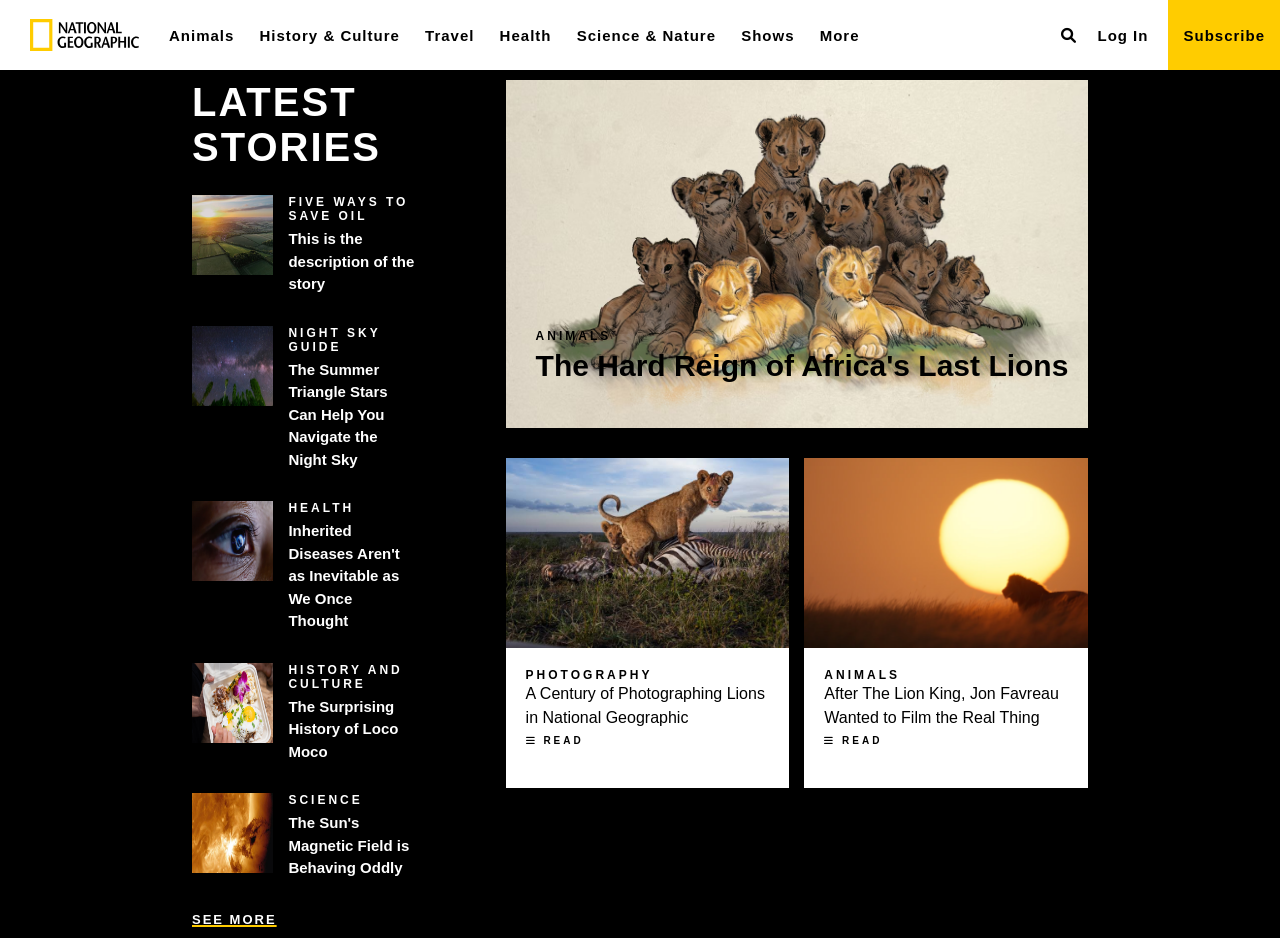
==== MyNatGeo/index.html @ 6b4751f9 "MyNatGeo page completed" ====
<!DOCTYPE html>
<html lang="en">
    <head>
        <meta charset="UTF-8">
        <meta name="viewport" content="width=device-width, initial-scale=1.0">
        <link rel="stylesheet" href="https://cdnjs.cloudflare.com/ajax/libs/font-awesome/6.0.0/css/all.min.css">
        <link rel="stylesheet" href="style.css">
        <title>National Geographic</title>
    </head>

    <body>

        <header class="site-init">

            <div class="navigation">
                <img src="redesign-logo.svg">
                <nav class="nav-links">
                    <a href="#">Animals</a>
                    <a href="#">History & Culture</a>
                    <a href="#">Travel</a>
                    <a href="#">Health</a>
                    <a href="#">Science & Nature</a>
                    <a href="#">Shows</a>
                    <a href="#">More</a>
                </nav>
            </div>
            
            <nav class="nav-login">
                <a href="#"> <i class="fa-solid fa-magnifying-glass"></i> </a>
                <a href="#">Log In</a>
                <a href="#" class="subscribe">Subscribe</a>
            </nav>
        </header>

        <main class="container">
            
            <section class="news-container">
                <div class="main-news">
                    <img src="lions.avif">
                    <div class="main-news-text">
                        <h3>Animals</h3>
                        <p>The Hard Reign of Africa's Last Lions</p>
                    </div>
                </div>

                <div class="secondary-news-container">

                    <div class="secondary-news">
                        <img src="lionzeebra.jpg">
                        <!-- <img src="sun.avif"> -->
                        <div class="secondary-news-text">
                            <h3>Photography</h3>
                            <p>A Century of Photographing Lions in National Geographic</p>
                            <a href="#" class="btn-read"> <i class="fa-solid fa-bars"></i> READ</a>
                        </div>
                    </div>

                    <div class="secondary-news">
                        <img src="sun.avif">
                        <div class="secondary-news-text">
                            <h3>Animals</h3>
                            <p>After The Lion King, Jon Favreau Wanted to Film the Real Thing</p>
                            <a href="#" class="btn-read"> <i class="fa-solid fa-bars"></i> READ</a>
                        </div>
                    </div>
                    
                </div>

            </section>

            <section class="latest-stories-container">
                <h2>Latest Stories</h2>

                <div class="todays-pick">
                    <div class="todays-pick-img">
                        <img src="soil.jpg">
                    </div>
                    <div class="todays-pick-text">
                        <h3>Five ways to save oil</h3>
                        <p>This is the description of the story</p>
                    </div>
                </div>

                <div class="todays-pick">
                    <div class="todays-pick-img">
                        <img src="summer-triangle.jpg">
                    </div>
                    <div class="todays-pick-text">
                        <h3>Night Sky Guide</h3>
                        <p>The Summer Triangle Stars Can Help You Navigate the Night Sky</p>
                    </div>
                </div>

                <div class="todays-pick">
                    <div class="todays-pick-img">
                        <img src="eye.avif">
                    </div>
                    <div class="todays-pick-text">
                        <h3>Health</h3>
                        <p>Inherited Diseases Aren't as Inevitable as We Once Thought</p>
                    </div>
                </div>

                <div class="todays-pick">
                    <div class="todays-pick-img">
                        <img src="locomoco.avif">
                    </div>
                    <div class="todays-pick-text">
                        <h3>History And Culture</h3>
                        <p>The Surprising History of Loco Moco</p>
                    </div>
                </div>

                <div class="todays-pick">
                    <div class="todays-pick-img">
                        <img src="sun2.jpg">
                    </div>
                    <div class="todays-pick-text">
                        <h3>Science</h3>
                        <p>The Sun's Magnetic Field is Behaving Oddly</p>
                    </div>
                </div>

                <a href="#" class="see-more">See more</a>

            </section>

        </main>

    </body>
</html>
---- MyNatGeo/style.css ----
/* globals */

*{
    padding: 0;
    margin: 0;
}

body{
    font-family: Arial, "Helvetica Neue", Helvetica, sans-serif;
    background-color: black;
}

img{
    max-width: 100%;
}

p{
    line-height: 1.5;
}

a{
    color: black;
    text-decoration: none;
}

h3{
    text-transform: uppercase;
    font-size: 12px;
    letter-spacing: 3px;
}

h3:hover{
    text-decoration: underline;
    cursor: pointer;
}

/* utilities */
.btn-read{
    text-transform: uppercase;
    font-size: 10px;
    font-weight: bold;
    letter-spacing: 3px;
}

/* headers */

.site-init{
    display: flex;
    justify-content: space-between;
    height: 70px;
    align-items: center;
    background-color: white;
    font-size: 15px;
    font-weight: bold;
    letter-spacing: 1px;



}

.site-init a.subscribe{
    background-color: #ffcc00;
    height: 100%;
    display: flex;
    align-items: center;
    padding: 0 15px;
    margin-right: 0
}


.navigation{
    display: flex;
    align-items: center;
    font-weight: bold;
}

.navigation img {
    margin-right: 30px;
    margin-left: 30px;
}

.nav-login{
    height: 100%;
    display: flex;
    align-items: center;
}

.site-init a{
    margin-right: 20px;
}



/* main */

main{
    display: flex;
    flex-direction: row-reverse;
    color: white;
    justify-content: space-between;

}

.container{
    width: 70%;
    margin: 10px auto;

}

/* news */
.news-container{
    width: 65%;
}

.main-news {
    position: relative;
}

.main-news img {
    width: 100%;
    display: block;
}

.main-news-text{
    position: absolute;
    bottom: 40px;
    left: 30px;
    color: black;
}

.main-news-text p{
    font-size: 30px;
    font-weight: bold;
}

.secondary-news-container{
    display: flex;
    gap: 15px; 
    margin-top: 30px;

}

.secondary-news {
    flex: 1;
    display: flex;
    flex-direction: column;
}

.secondary-news img {
    width: 100%;
    aspect-ratio: 3 / 2; 
    object-fit: cover; 
}

.secondary-news-text{
    background-color: white;
    color: black;
    padding: 20px;
    height: 100px;
}


/* todays */
.latest-stories-container{
    width: 25%;
}

.latest-stories-container h2 {
    text-transform: uppercase;
    font-size: 40px;
    letter-spacing: 2px;
    margin-bottom: 25px; 
}

.todays-pick{
    display: flex;
    justify-content: flex-start;
    gap: 15px;
    margin-bottom: 30px;
}

.todays-pick-text h3 {
    margin-bottom: 5px;
}

.todays-pick-text p {
    font-weight: bold; 
    font-size: 15px; 
}

.todays-pick-img img{
    width: 100px;
    height: 80px;
}

.todays-pick-text{
    width: 70%;
}

.see-more{
    color: white;
    text-transform: uppercase;
    font-weight: bold;
    font-size: 13px;
    letter-spacing: 2px;
    text-decoration: underline;
    text-decoration-color: #ffcc00;
    text-decoration-thickness: 2px;
}
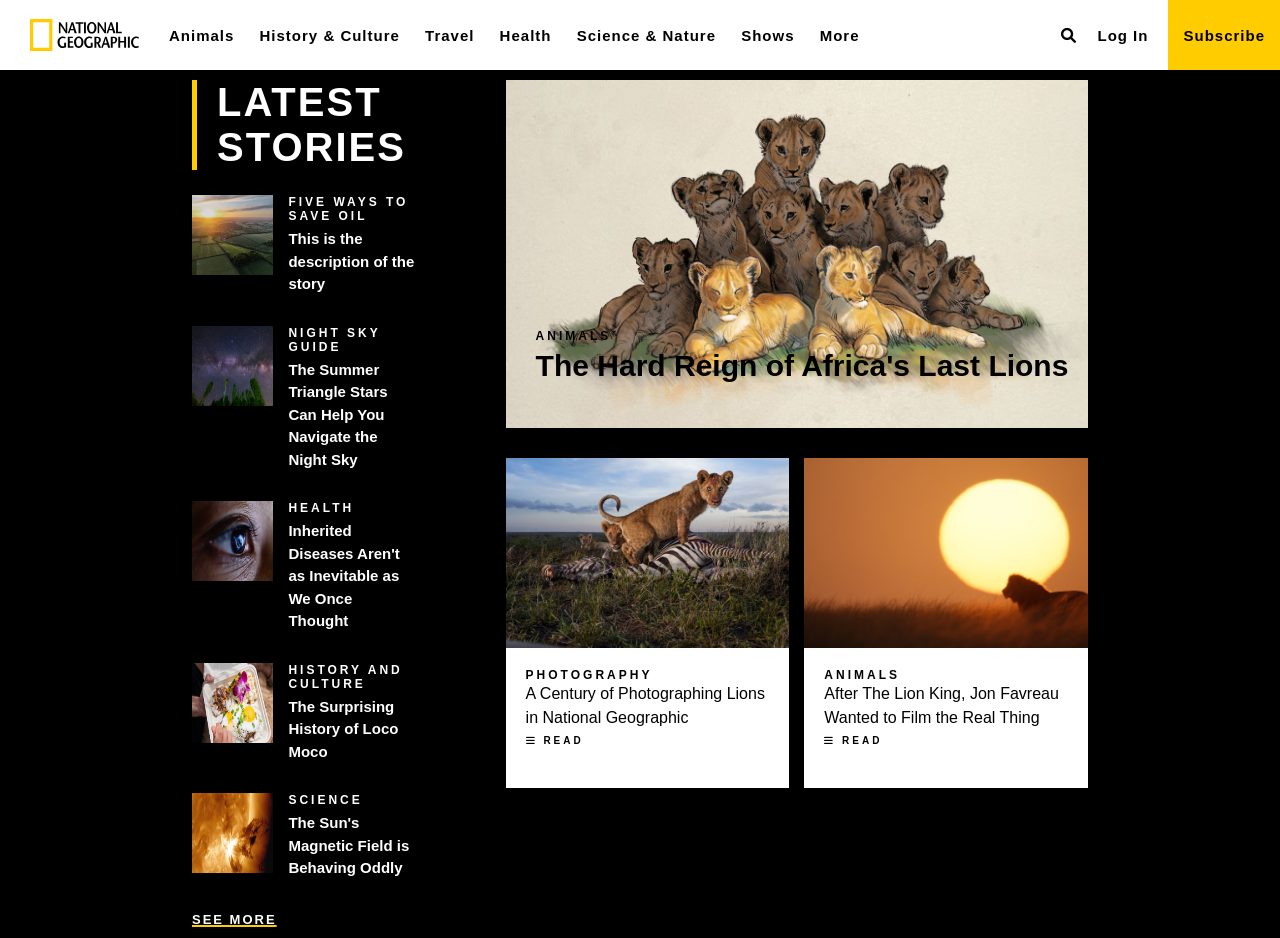
==== commit f577f0a7: "natgeo final version completed" ====
--- a/MyNatGeo/index.html
+++ b/MyNatGeo/index.html
@@ -12,24 +12,47 @@
 
         <header class="site-init">
 
+            <input type="checkbox" id="check-menu" class="hidden-checkbox">
+
             <div class="navigation">
+                
+                <label for="check-menu" class="ham-menu">
+                    <i class="fa-solid fa-bars"></i>
+                </label>
+
                 <img src="redesign-logo.svg">
                 <nav class="nav-links">
-                    <a href="#">Animals</a>
-                    <a href="#">History & Culture</a>
-                    <a href="#">Travel</a>
-                    <a href="#">Health</a>
-                    <a href="#">Science & Nature</a>
-                    <a href="#">Shows</a>
-                    <a href="#">More</a>
+                    <a class="a-menu" href="#">Animals</a>
+                    <a class="a-menu" href="#">History & Culture</a>
+                    <a class="a-menu" href="#">Travel</a>
+                    <a class="a-menu" href="#">Health</a>
+                    <a class="a-menu" href="#">Science & Nature</a>
+                    <a class="a-menu" href="#">Shows</a>
+                    <a class="a-menu" href="#">More</a>
                 </nav>
             </div>
             
             <nav class="nav-login">
                 <a href="#"> <i class="fa-solid fa-magnifying-glass"></i> </a>
-                <a href="#">Log In</a>
+                <a href="#" class="a-login">Log In</a>
                 <a href="#" class="subscribe">Subscribe</a>
             </nav>
+
+            <div class="menu-responsive">
+                <a href="#">Animals</a>
+                <a href="#">History & Culture</a>
+                <a href="#">Travel</a>
+                <a href="#">Health</a>
+                <a href="#">Science & Nature</a>
+                <a href="#">Shows</a>
+                <a href="#">More</a>
+                
+                <div class="tablet-buttons">
+                    <a href="#" class="btn-sub-cel">SUBSCRIBE</a>
+                    <a href="#" class="btn-log-cel">LOG IN</a>
+                </div>
+            </div>
+
         </header>
 
         <main class="container">
@@ -69,7 +92,7 @@
             </section>
 
             <section class="latest-stories-container">
-                <h2>Latest Stories</h2>
+                <h2 class="latest-stories-title">Latest<br> Stories</h2>
 
                 <div class="todays-pick">
                     <div class="todays-pick-img">
--- a/MyNatGeo/style.css
+++ b/MyNatGeo/style.css
@@ -58,13 +58,29 @@
 
 }
 
+.hidden-checkbox {
+    display: none;
+}
+
+.menu-responsive{
+    display: none;
+}
+
+
+
 .site-init a.subscribe{
     background-color: #ffcc00;
     height: 100%;
     display: flex;
     align-items: center;
     padding: 0 15px;
-    margin-right: 0
+    margin-right: 0;
+    transition: background-color 0.3s ease, color 0.3s ease;
+}
+
+a.subscribe:hover{
+    background: #000;
+    color: white;
 }
 
 
@@ -89,6 +105,20 @@
     margin-right: 20px;
 }
 
+.a-menu {
+    color: black;
+    padding-bottom: 23px;
+    border-bottom: 5px solid transparent;
+}
+
+.a-menu:hover{
+    color: gray;
+    border-bottom: 5px solid #ffcc00;
+}
+
+.a-login:hover{
+    color: gray;
+}
 
 
 /* main */
@@ -114,11 +144,13 @@
 
 .main-news {
     position: relative;
+    overflow: hidden;
 }
 
 .main-news img {
     width: 100%;
     display: block;
+    transition: transform 0.4s ease;
 }
 
 .main-news-text{
@@ -144,12 +176,14 @@
     flex: 1;
     display: flex;
     flex-direction: column;
+    overflow: hidden;
 }
 
 .secondary-news img {
     width: 100%;
     aspect-ratio: 3 / 2; 
     object-fit: cover; 
+    transition: transform 0.4s ease;
 }
 
 .secondary-news-text{
@@ -157,6 +191,16 @@
     color: black;
     padding: 20px;
     height: 100px;
+    position: relative;
+    z-index: 1;
+}
+
+.main-news:hover img {
+    transform: scale(1.15);
+}
+
+.secondary-news:hover img {
+    transform: scale(1.15);
 }
 
 
@@ -172,6 +216,11 @@
     margin-bottom: 25px; 
 }
 
+.latest-stories-title {
+    border-left: 5px solid #ffcc00;
+    padding-left: 20px;
+}
+
 .todays-pick{
     display: flex;
     justify-content: flex-start;
@@ -181,6 +230,11 @@
 
 .todays-pick-text h3 {
     margin-bottom: 5px;
+}
+
+.todays-pick-text p:hover{
+    text-decoration: underline;
+    cursor: pointer;
 }
 
 .todays-pick-text p {
@@ -206,4 +260,108 @@
     text-decoration: underline;
     text-decoration-color: #ffcc00;
     text-decoration-thickness: 2px;
+    transition: background-color 0.3s ease, color 0.3s ease;
+}
+
+.see-more:hover{
+    color: black;
+    background-color: #ffcc00;
+}
+
+.ham-menu {
+    display: none;
+}
+
+/* table view */
+@media (max-width: 1100px) {
+    .nav-links, .a-login, .site-init a.subscribe {
+        display: none;
+    }
+
+    .site-init {
+        justify-content: center;
+        position: relative;
+    }
+
+    .ham-menu {
+        display: block;
+        font-size: 22px;
+        cursor: pointer;
+        position: absolute;
+        left: 20px;
+    }
+
+    .fa-magnifying-glass{
+        display: block;
+        font-size: 22px;
+        cursor: pointer;
+        position: absolute;
+        right: 20px;
+        top: 28px;
+    }
+
+    .navigation img {
+        margin: 0;
+    }
+
+    .container {
+        width: 95%;
+    }
+
+    main {
+        flex-direction: column;
+        gap: 50px; 
+    }
+
+    .news-container, .latest-stories-container {
+        width: 100%;
+    }
+
+    .latest-stories-title br {
+        display: none;
+    }
+
+    .menu-responsive{
+        display: none;
+        flex-direction: column;
+        background-color: white;
+        position: absolute;
+        top: 70px;
+        left: 0;
+        width: 100%;
+        height: 100vh;
+        padding: 0 20px 20px 20px;
+        box-sizing: border-box;
+        z-index: 100;
+    }
+
+    .hidden-checkbox:checked ~ .menu-responsive {
+        display: flex;
+    }
+
+    .menu-responsive > a {
+        color: black;
+        font-weight: bold;
+        padding: 40px 0;
+        border-bottom: 1px solid gray;
+    }
+
+    .tablet-buttons {
+        display: flex;
+        gap: 10px;
+        margin-top: 20px;
+    }
+
+    .tablet-buttons a {
+        flex: 1;
+        text-align: center;
+        padding: 15px 0;
+        font-weight: bold;
+        border: 2px solid black;
+    }
+
+    .btn-sub-cel {
+        background-color: #ffcc00;
+        border: 2px solid #ffcc00 !important;
+    }
 }
